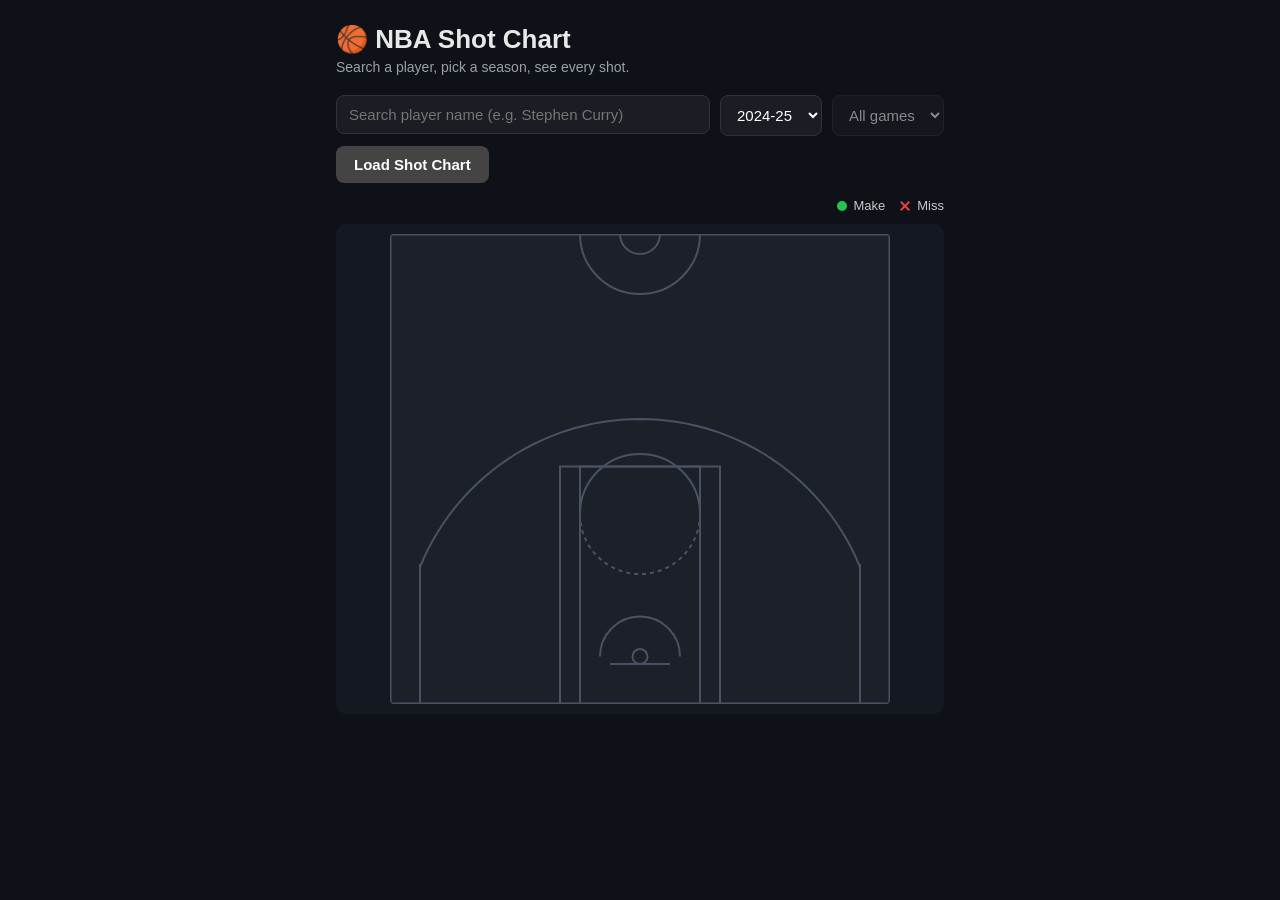
==== target/classes/static/index.html @ 64ecd82b "initial commit" ====
<!DOCTYPE html>
<html lang="en">
<head>
<meta charset="UTF-8">
<meta name="viewport" content="width=device-width, initial-scale=1.0">
<title>NBA Shot Chart</title>
<link rel="stylesheet" href="css/style.css">
</head>
<body>

<div class="app">
    <header>
        <h1>🏀 NBA Shot Chart</h1>
        <p class="subtitle">Search a player, pick a season, see every shot.</p>
    </header>

    <div class="controls">
        <div class="search-box">
            <input type="text" id="playerInput" placeholder="Search player name (e.g. Stephen Curry)" autocomplete="off">
            <div id="suggestions" class="suggestions hidden"></div>
        </div>

        <select id="seasonSelect"></select>

        <select id="gameSelect" disabled>
            <option value="">All games</option>
        </select>

        <button id="loadBtn" disabled>Load Shot Chart</button>
    </div>

    <div id="statusMsg" class="status hidden"></div>

    <div class="chart-area">
        <div class="chart-header">
            <h2 id="chartTitle">&nbsp;</h2>
            <div class="legend">
                <span class="legend-item"><span class="dot made"></span> Make</span>
                <span class="legend-item"><span class="dot missed"></span> Miss</span>
            </div>
        </div>

        <div class="canvas-wrap">
            <canvas id="court" width="500" height="470"></canvas>
            <div id="tooltip" class="tooltip hidden"></div>
        </div>

        <div id="statsBar" class="stats-bar hidden"></div>
    </div>
</div>

<script src="js/app.js"></script>
</body>
</html>
---- target/classes/static/css/style.css ----
* {
    box-sizing: border-box;
}

body {
    margin: 0;
    font-family: 'Segoe UI', Roboto, Helvetica, Arial, sans-serif;
    background: #0e1117;
    color: #e8e8e8;
}

.app {
    max-width: 640px;
    margin: 0 auto;
    padding: 24px 16px 60px;
}

header h1 {
    margin: 0 0 4px;
    font-size: 26px;
}

.subtitle {
    margin: 0 0 20px;
    color: #9aa0a6;
    font-size: 14px;
}

.controls {
    display: flex;
    gap: 10px;
    flex-wrap: wrap;
    margin-bottom: 12px;
}

.search-box {
    position: relative;
    flex: 1 1 260px;
}

#playerInput {
    width: 100%;
    padding: 10px 12px;
    border-radius: 8px;
    border: 1px solid #333;
    background: #1a1d24;
    color: #fff;
    font-size: 15px;
}

#playerInput:focus {
    outline: none;
    border-color: #c9082a;
}

.suggestions {
    position: absolute;
    top: 44px;
    left: 0;
    right: 0;
    background: #1a1d24;
    border: 1px solid #333;
    border-radius: 8px;
    max-height: 260px;
    overflow-y: auto;
    z-index: 20;
}

.suggestions.hidden {
    display: none;
}

.suggestion-item {
    padding: 10px 12px;
    cursor: pointer;
    font-size: 14px;
    border-bottom: 1px solid #262a33;
    display: flex;
    justify-content: space-between;
}

.suggestion-item:last-child {
    border-bottom: none;
}

.suggestion-item:hover, .suggestion-item.active {
    background: #262a33;
}

.suggestion-team {
    color: #9aa0a6;
    font-size: 12px;
}

#seasonSelect, #gameSelect {
    padding: 10px 12px;
    border-radius: 8px;
    border: 1px solid #333;
    background: #1a1d24;
    color: #fff;
    font-size: 15px;
}

#gameSelect:disabled {
    opacity: 0.5;
    cursor: not-allowed;
}

#loadBtn {
    padding: 10px 18px;
    border-radius: 8px;
    border: none;
    background: #c9082a;
    color: #fff;
    font-weight: 600;
    font-size: 15px;
    cursor: pointer;
    transition: opacity 0.15s;
}

#loadBtn:disabled {
    background: #444;
    cursor: not-allowed;
}

#loadBtn:not(:disabled):hover {
    opacity: 0.88;
}

.status {
    margin: 8px 0 16px;
    font-size: 14px;
    color: #f0b429;
}

.status.hidden {
    display: none;
}

.chart-area {
    margin-top: 10px;
}

.chart-header {
    display: flex;
    justify-content: space-between;
    align-items: center;
    margin-bottom: 8px;
    flex-wrap: wrap;
    gap: 8px;
}

.chart-header h2 {
    margin: 0;
    font-size: 18px;
}

.legend {
    display: flex;
    gap: 14px;
    font-size: 13px;
    color: #c8c8c8;
}

.legend-item {
    display: flex;
    align-items: center;
    gap: 6px;
}

.dot {
    width: 10px;
    height: 10px;
    border-radius: 50%;
    display: inline-block;
}

.dot.made {
    background: #23c552;
}

.dot.missed {
    background: transparent;
    border: none;
    width: 12px;
    height: 12px;
    position: relative;
}

.dot.missed::before, .dot.missed::after {
    content: '';
    position: absolute;
    width: 12px;
    height: 2px;
    background: #e0453a;
    top: 5px;
    left: 0;
}

.dot.missed::before {
    transform: rotate(45deg);
}

.dot.missed::after {
    transform: rotate(-45deg);
}

.canvas-wrap {
    position: relative;
    background: #141821;
    border-radius: 10px;
    padding: 10px;
    display: flex;
    justify-content: center;
}

#court {
    background: #1c2129;
    border-radius: 4px;
    cursor: crosshair;
}

.tooltip {
    position: absolute;
    background: #fff;
    color: #111;
    border-radius: 8px;
    padding: 10px 12px;
    font-size: 12.5px;
    line-height: 1.5;
    box-shadow: 0 6px 20px rgba(0,0,0,0.35);
    pointer-events: none;
    max-width: 220px;
    z-index: 30;
}

.tooltip.hidden {
    display: none;
}

.tooltip .t-title {
    font-weight: 700;
    margin-bottom: 3px;
}

.tooltip .t-made {
    color: #1a9e46;
    font-weight: 700;
}

.tooltip .t-missed {
    color: #c8342a;
    font-weight: 700;
}

.stats-bar {
    margin-top: 14px;
    display: flex;
    gap: 20px;
    justify-content: center;
    font-size: 14px;
    color: #c8c8c8;
    flex-wrap: wrap;
}

.stats-bar.hidden {
    display: none;
}

.stats-bar b {
    color: #fff;
}

@media (max-width: 540px) {
    #court {
        width: 100%;
        height: auto;
    }
}
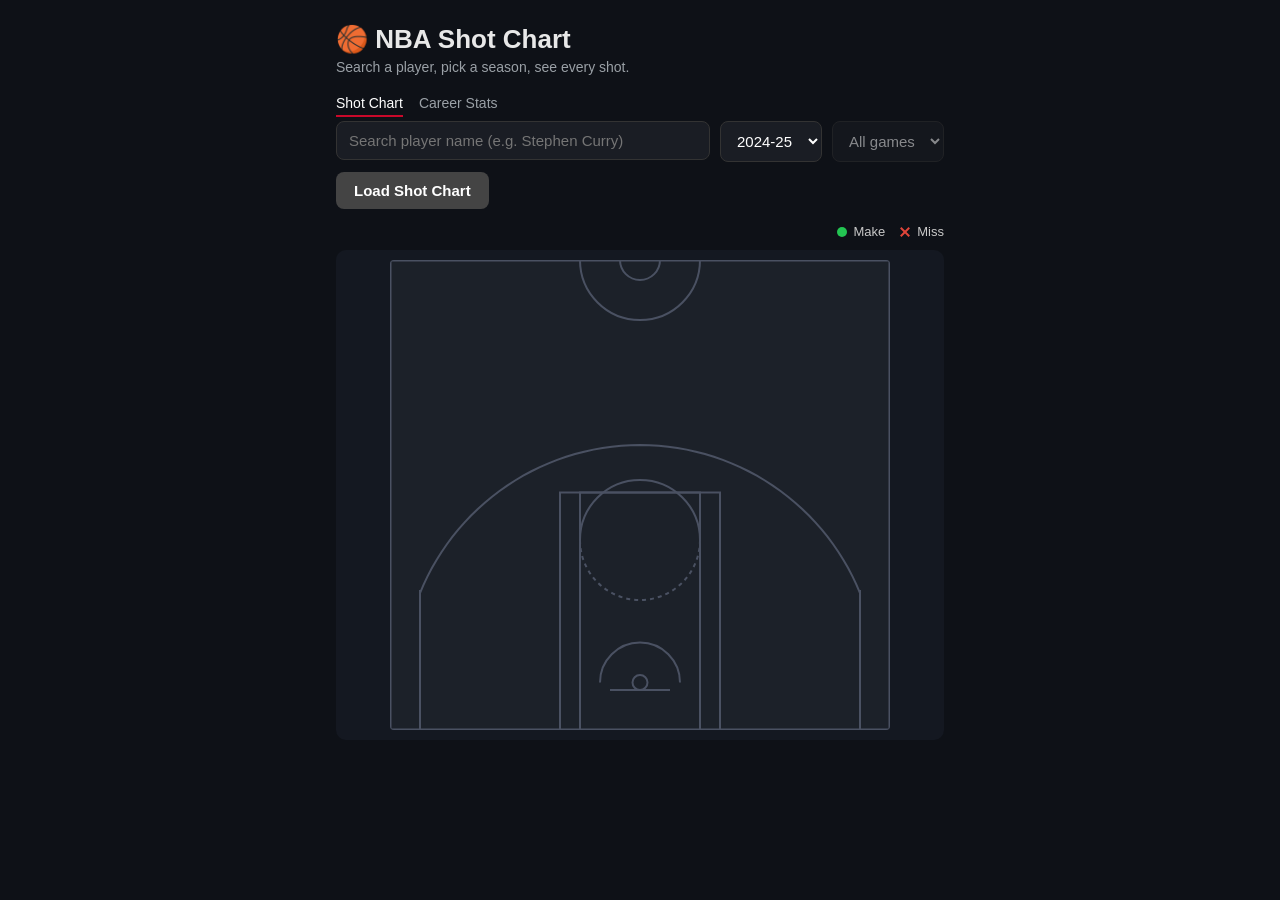
==== commit d6184947: "created player stats" ====
--- a/target/classes/static/index.html
+++ b/target/classes/static/index.html
@@ -12,6 +12,10 @@
     <header>
         <h1>🏀 NBA Shot Chart</h1>
         <p class="subtitle">Search a player, pick a season, see every shot.</p>
+        <nav class="page-nav">
+            <a href="index.html" class="active">Shot Chart</a>
+            <a href="player-stats.html">Career Stats</a>
+        </nav>
     </header>
 
     <div class="controls">
@@ -27,6 +31,14 @@
         </select>
 
         <button id="loadBtn" disabled>Load Shot Chart</button>
+    </div>
+
+    <div id="playerCard" class="player-card hidden">
+        <img id="playerHeadshot" alt="">
+        <div class="player-info">
+            <div id="playerName" class="player-name"></div>
+            <div id="playerMeta" class="player-meta"></div>
+        </div>
     </div>
 
     <div id="statusMsg" class="status hidden"></div>
--- a/target/classes/static/css/style.css
+++ b/target/classes/static/css/style.css
@@ -15,6 +15,29 @@
     padding: 24px 16px 60px;
 }
 
+.app.wide {
+    max-width: 900px;
+}
+
+.page-nav {
+    display: flex;
+    gap: 16px;
+    margin-bottom: 4px;
+}
+
+.page-nav a {
+    color: #9aa0a6;
+    text-decoration: none;
+    font-size: 14px;
+    padding-bottom: 4px;
+    border-bottom: 2px solid transparent;
+}
+
+.page-nav a.active {
+    color: #fff;
+    border-bottom-color: #c9082a;
+}
+
 header h1 {
     margin: 0 0 4px;
     font-size: 26px;
@@ -125,6 +148,71 @@
 
 #loadBtn:not(:disabled):hover {
     opacity: 0.88;
+}
+
+.player-card {
+    display: flex;
+    align-items: center;
+    gap: 16px;
+    margin-bottom: 12px;
+    padding: 12px;
+    background: #1a1d24;
+    border: 1px solid #333;
+    border-radius: 8px;
+}
+
+.player-card.hidden {
+    display: none;
+}
+
+#playerHeadshot {
+    flex-shrink: 0;
+    width: 56px;
+    height: 56px;
+    object-fit: cover;
+    object-position: center 15%;
+    border-radius: 50%;
+    background: #262a33;
+    border: 1px solid #333;
+}
+
+.player-info {
+    min-width: 0;
+    display: flex;
+    flex-direction: column;
+    justify-content: center;
+    gap: 4px;
+}
+
+.player-name {
+    font-weight: 700;
+    font-size: 18px;
+    letter-spacing: 0.2px;
+    line-height: 1.2;
+}
+
+.player-meta {
+    display: flex;
+    flex-wrap: wrap;
+    align-items: center;
+    gap: 0;
+    font-size: 13px;
+    color: #9aa0a6;
+}
+
+.player-meta span {
+    padding: 0 10px;
+    border-left: 1px solid #333;
+}
+
+.player-meta span:first-child {
+    padding-left: 0;
+    border-left: none;
+}
+
+.player-meta b {
+    color: #fff;
+    font-weight: 600;
 }
 
 .status {
@@ -277,3 +365,106 @@
         height: auto;
     }
 }
+
+/* ---------- Player stats page ---------- */
+
+.ps-toolbar {
+    align-items: center;
+    justify-content: space-between;
+}
+
+.ps-count {
+    color: #9aa0a6;
+    font-size: 14px;
+    white-space: nowrap;
+}
+
+.table-wrap {
+    overflow-x: auto;
+    border: 1px solid #333;
+    border-radius: 8px;
+}
+
+.player-table, .stats-table {
+    width: 100%;
+    border-collapse: collapse;
+    font-size: 14px;
+    white-space: nowrap;
+}
+
+.player-table th, .player-table td,
+.stats-table th, .stats-table td {
+    padding: 10px 14px;
+    text-align: left;
+    border-bottom: 1px solid #262a33;
+}
+
+.player-table thead th, .stats-table thead th {
+    background: #1a1d24;
+    color: #9aa0a6;
+    font-weight: 600;
+    font-size: 12.5px;
+    text-transform: uppercase;
+    letter-spacing: 0.4px;
+    position: sticky;
+    top: 0;
+}
+
+.player-table tbody tr {
+    cursor: pointer;
+}
+
+.player-table tbody tr:hover {
+    background: #1a1d24;
+}
+
+.player-table tbody tr:last-child td,
+.stats-table tbody tr:last-child td {
+    border-bottom: none;
+}
+
+.pagination {
+    display: flex;
+    align-items: center;
+    justify-content: center;
+    gap: 16px;
+    margin-top: 14px;
+}
+
+.page-btn {
+    padding: 8px 14px;
+    border-radius: 8px;
+    border: 1px solid #333;
+    background: #1a1d24;
+    color: #fff;
+    font-size: 14px;
+    cursor: pointer;
+}
+
+.page-btn:disabled {
+    opacity: 0.4;
+    cursor: not-allowed;
+}
+
+.page-btn:not(:disabled):hover {
+    background: #262a33;
+}
+
+.page-indicator {
+    color: #9aa0a6;
+    font-size: 14px;
+}
+
+.back-btn {
+    background: none;
+    border: none;
+    color: #9aa0a6;
+    font-size: 14px;
+    cursor: pointer;
+    padding: 0;
+    margin-bottom: 14px;
+}
+
+.back-btn:hover {
+    color: #fff;
+}
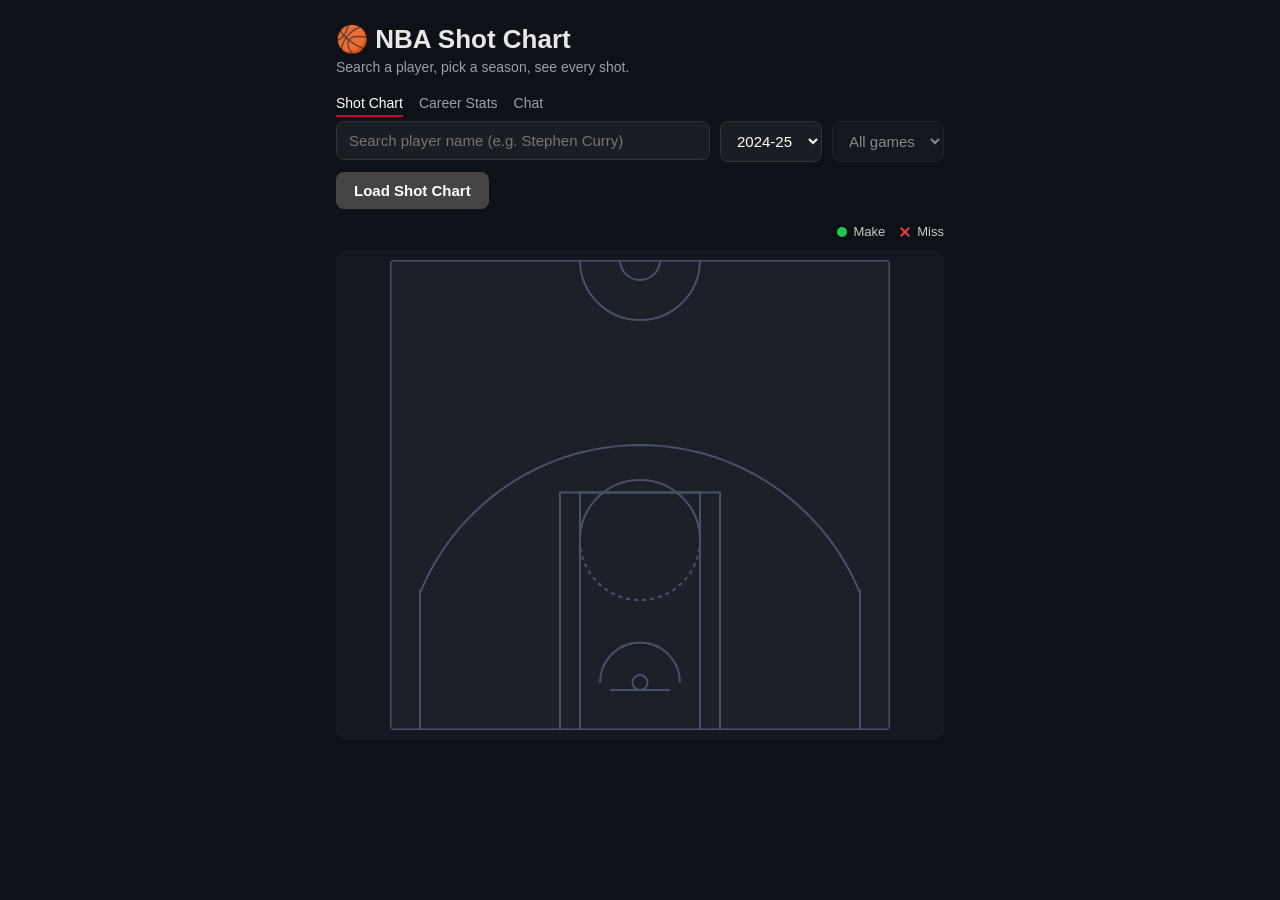
==== commit b0c7a7ec: "Implemented player chat bot" ====
--- a/target/classes/static/index.html
+++ b/target/classes/static/index.html
@@ -15,6 +15,7 @@
         <nav class="page-nav">
             <a href="index.html" class="active">Shot Chart</a>
             <a href="player-stats.html">Career Stats</a>
+            <a href="chat.html">Chat</a>
         </nav>
     </header>
 
--- a/target/classes/static/css/style.css
+++ b/target/classes/static/css/style.css
@@ -468,3 +468,153 @@
 .back-btn:hover {
     color: #fff;
 }
+
+/* ---------- Chat page ---------- */
+
+.chat-log {
+    display: flex;
+    flex-direction: column;
+    gap: 12px;
+    min-height: 320px;
+    max-height: 60vh;
+    overflow-y: auto;
+    padding: 4px 2px 16px;
+    margin-bottom: 12px;
+}
+
+.chat-row {
+    display: flex;
+}
+
+.chat-row.user {
+    justify-content: flex-end;
+}
+
+.chat-row.assistant {
+    justify-content: flex-start;
+}
+
+.chat-bubble {
+    max-width: 80%;
+    padding: 10px 14px;
+    border-radius: 12px;
+    font-size: 14.5px;
+    line-height: 1.5;
+    white-space: pre-wrap;
+    word-wrap: break-word;
+}
+
+.chat-bubble.user {
+    background: #c9082a;
+    color: #fff;
+    border-bottom-right-radius: 2px;
+}
+
+.chat-bubble.assistant {
+    background: #1a1d24;
+    border: 1px solid #333;
+    color: #e8e8e8;
+    border-bottom-left-radius: 2px;
+}
+
+.chat-bubble.pending {
+    color: #9aa0a6;
+    font-style: italic;
+}
+
+.chat-bubble.error {
+    border-color: #e0453a;
+    color: #f0b0aa;
+}
+
+.chat-form {
+    display: flex;
+    gap: 10px;
+}
+
+#chatInput {
+    flex: 1;
+    padding: 12px 14px;
+    border-radius: 8px;
+    border: 1px solid #333;
+    background: #1a1d24;
+    color: #fff;
+    font-size: 15px;
+}
+
+#chatInput:focus {
+    outline: none;
+    border-color: #c9082a;
+}
+
+#chatInput:disabled {
+    opacity: 0.6;
+}
+
+#chatSendBtn {
+    padding: 12px 20px;
+    border-radius: 8px;
+    border: none;
+    background: #c9082a;
+    color: #fff;
+    font-weight: 600;
+    font-size: 15px;
+    cursor: pointer;
+    transition: opacity 0.15s;
+}
+
+#chatSendBtn:disabled {
+    background: #444;
+    cursor: not-allowed;
+}
+
+#chatSendBtn:not(:disabled):hover {
+    opacity: 0.88;
+}
+
+.chat-bubble mark {
+    background: rgba(240, 180, 41, 0.18);
+    color: #f0b429;
+    font-weight: 700;
+    padding: 1px 5px;
+    border-radius: 4px;
+}
+
+.chat-bubble em {
+    color: #9aa0a6;
+    font-style: italic;
+}
+
+.chat-bubble .chat-table-wrap {
+    max-width: 100%;
+    overflow-x: auto;
+    margin: 8px 0;
+}
+
+.chat-bubble table.chat-table {
+    border-collapse: collapse;
+    width: max-content;
+    min-width: 100%;
+    font-size: 13px;
+}
+
+.chat-bubble .chat-table th,
+.chat-bubble .chat-table td {
+    padding: 6px 10px;
+    text-align: left;
+    border-bottom: 1px solid #333;
+    white-space: nowrap;
+}
+
+.chat-bubble .chat-table thead th {
+    background: #20242c;
+    color: #9aa0a6;
+    font-weight: 600;
+    font-size: 11px;
+    text-transform: uppercase;
+    letter-spacing: 0.3px;
+}
+
+.chat-bubble .chat-table tbody tr:last-child td {
+    border-bottom: none;
+}
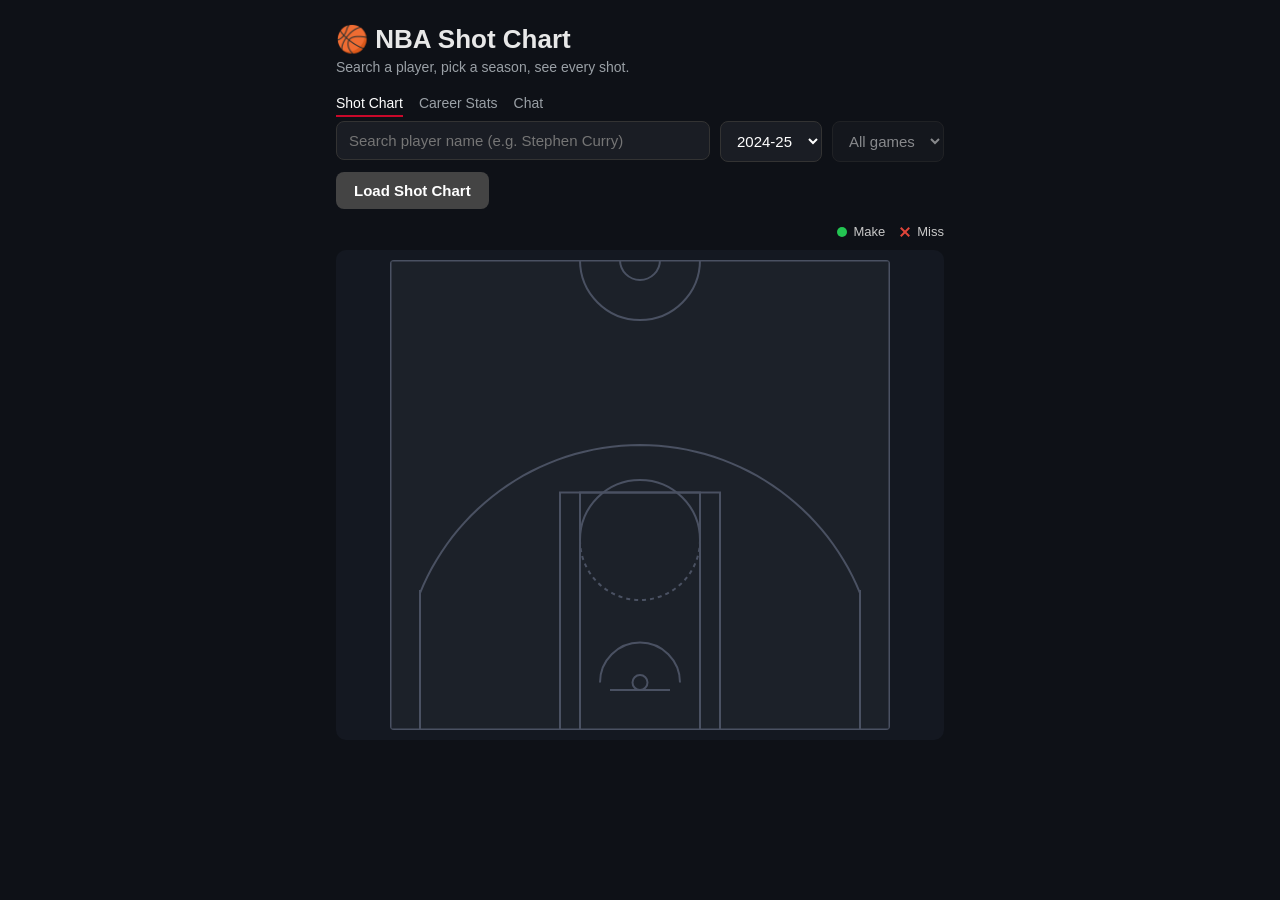
==== commit 10940f30: "added player bios and stats" ====
--- a/target/classes/static/index.html
+++ b/target/classes/static/index.html
@@ -1,67 +1,67 @@
-<!DOCTYPE html>
-<html lang="en">
-<head>
-<meta charset="UTF-8">
-<meta name="viewport" content="width=device-width, initial-scale=1.0">
-<title>NBA Shot Chart</title>
-<link rel="stylesheet" href="css/style.css">
-</head>
-<body>
-
-<div class="app">
-    <header>
-        <h1>🏀 NBA Shot Chart</h1>
-        <p class="subtitle">Search a player, pick a season, see every shot.</p>
-        <nav class="page-nav">
-            <a href="index.html" class="active">Shot Chart</a>
-            <a href="player-stats.html">Career Stats</a>
-            <a href="chat.html">Chat</a>
-        </nav>
-    </header>
-
-    <div class="controls">
-        <div class="search-box">
-            <input type="text" id="playerInput" placeholder="Search player name (e.g. Stephen Curry)" autocomplete="off">
-            <div id="suggestions" class="suggestions hidden"></div>
-        </div>
-
-        <select id="seasonSelect"></select>
-
-        <select id="gameSelect" disabled>
-            <option value="">All games</option>
-        </select>
-
-        <button id="loadBtn" disabled>Load Shot Chart</button>
-    </div>
-
-    <div id="playerCard" class="player-card hidden">
-        <img id="playerHeadshot" alt="">
-        <div class="player-info">
-            <div id="playerName" class="player-name"></div>
-            <div id="playerMeta" class="player-meta"></div>
-        </div>
-    </div>
-
-    <div id="statusMsg" class="status hidden"></div>
-
-    <div class="chart-area">
-        <div class="chart-header">
-            <h2 id="chartTitle">&nbsp;</h2>
-            <div class="legend">
-                <span class="legend-item"><span class="dot made"></span> Make</span>
-                <span class="legend-item"><span class="dot missed"></span> Miss</span>
-            </div>
-        </div>
-
-        <div class="canvas-wrap">
-            <canvas id="court" width="500" height="470"></canvas>
-            <div id="tooltip" class="tooltip hidden"></div>
-        </div>
-
-        <div id="statsBar" class="stats-bar hidden"></div>
-    </div>
-</div>
-
-<script src="js/app.js"></script>
-</body>
-</html>
+<!DOCTYPE html>
+<html lang="en">
+<head>
+<meta charset="UTF-8">
+<meta name="viewport" content="width=device-width, initial-scale=1.0">
+<title>NBA Shot Chart</title>
+<link rel="stylesheet" href="css/style.css">
+</head>
+<body>
+
+<div class="app">
+    <header>
+        <h1>🏀 NBA Shot Chart</h1>
+        <p class="subtitle">Search a player, pick a season, see every shot.</p>
+        <nav class="page-nav">
+            <a href="index.html" class="active">Shot Chart</a>
+            <a href="player-stats.html">Career Stats</a>
+            <a href="chat.html">Chat</a>
+        </nav>
+    </header>
+
+    <div class="controls">
+        <div class="search-box">
+            <input type="text" id="playerInput" placeholder="Search player name (e.g. Stephen Curry)" autocomplete="off">
+            <div id="suggestions" class="suggestions hidden"></div>
+        </div>
+
+        <select id="seasonSelect"></select>
+
+        <select id="gameSelect" disabled>
+            <option value="">All games</option>
+        </select>
+
+        <button id="loadBtn" disabled>Load Shot Chart</button>
+    </div>
+
+    <div id="playerCard" class="player-card hidden">
+        <img id="playerHeadshot" alt="">
+        <div class="player-info">
+            <div id="playerName" class="player-name"></div>
+            <div id="playerMeta" class="player-meta"></div>
+        </div>
+    </div>
+
+    <div id="statusMsg" class="status hidden"></div>
+
+    <div class="chart-area">
+        <div class="chart-header">
+            <h2 id="chartTitle">&nbsp;</h2>
+            <div class="legend">
+                <span class="legend-item"><span class="dot made"></span> Make</span>
+                <span class="legend-item"><span class="dot missed"></span> Miss</span>
+            </div>
+        </div>
+
+        <div class="canvas-wrap">
+            <canvas id="court" width="500" height="470"></canvas>
+            <div id="tooltip" class="tooltip hidden"></div>
+        </div>
+
+        <div id="statsBar" class="stats-bar hidden"></div>
+    </div>
+</div>
+
+<script src="js/app.js"></script>
+</body>
+</html>
--- a/target/classes/static/css/style.css
+++ b/target/classes/static/css/style.css
@@ -1,620 +1,761 @@
-* {
-    box-sizing: border-box;
-}
-
-body {
-    margin: 0;
-    font-family: 'Segoe UI', Roboto, Helvetica, Arial, sans-serif;
-    background: #0e1117;
-    color: #e8e8e8;
-}
-
-.app {
-    max-width: 640px;
-    margin: 0 auto;
-    padding: 24px 16px 60px;
-}
-
-.app.wide {
-    max-width: 900px;
-}
-
-.page-nav {
-    display: flex;
-    gap: 16px;
-    margin-bottom: 4px;
-}
-
-.page-nav a {
-    color: #9aa0a6;
-    text-decoration: none;
-    font-size: 14px;
-    padding-bottom: 4px;
-    border-bottom: 2px solid transparent;
-}
-
-.page-nav a.active {
-    color: #fff;
-    border-bottom-color: #c9082a;
-}
-
-header h1 {
-    margin: 0 0 4px;
-    font-size: 26px;
-}
-
-.subtitle {
-    margin: 0 0 20px;
-    color: #9aa0a6;
-    font-size: 14px;
-}
-
-.controls {
-    display: flex;
-    gap: 10px;
-    flex-wrap: wrap;
-    margin-bottom: 12px;
-}
-
-.search-box {
-    position: relative;
-    flex: 1 1 260px;
-}
-
-#playerInput {
-    width: 100%;
-    padding: 10px 12px;
-    border-radius: 8px;
-    border: 1px solid #333;
-    background: #1a1d24;
-    color: #fff;
-    font-size: 15px;
-}
-
-#playerInput:focus {
-    outline: none;
-    border-color: #c9082a;
-}
-
-.suggestions {
-    position: absolute;
-    top: 44px;
-    left: 0;
-    right: 0;
-    background: #1a1d24;
-    border: 1px solid #333;
-    border-radius: 8px;
-    max-height: 260px;
-    overflow-y: auto;
-    z-index: 20;
-}
-
-.suggestions.hidden {
-    display: none;
-}
-
-.suggestion-item {
-    padding: 10px 12px;
-    cursor: pointer;
-    font-size: 14px;
-    border-bottom: 1px solid #262a33;
-    display: flex;
-    justify-content: space-between;
-}
-
-.suggestion-item:last-child {
-    border-bottom: none;
-}
-
-.suggestion-item:hover, .suggestion-item.active {
-    background: #262a33;
-}
-
-.suggestion-team {
-    color: #9aa0a6;
-    font-size: 12px;
-}
-
-#seasonSelect, #gameSelect {
-    padding: 10px 12px;
-    border-radius: 8px;
-    border: 1px solid #333;
-    background: #1a1d24;
-    color: #fff;
-    font-size: 15px;
-}
-
-#gameSelect:disabled {
-    opacity: 0.5;
-    cursor: not-allowed;
-}
-
-#loadBtn {
-    padding: 10px 18px;
-    border-radius: 8px;
-    border: none;
-    background: #c9082a;
-    color: #fff;
-    font-weight: 600;
-    font-size: 15px;
-    cursor: pointer;
-    transition: opacity 0.15s;
-}
-
-#loadBtn:disabled {
-    background: #444;
-    cursor: not-allowed;
-}
-
-#loadBtn:not(:disabled):hover {
-    opacity: 0.88;
-}
-
-.player-card {
-    display: flex;
-    align-items: center;
-    gap: 16px;
-    margin-bottom: 12px;
-    padding: 12px;
-    background: #1a1d24;
-    border: 1px solid #333;
-    border-radius: 8px;
-}
-
-.player-card.hidden {
-    display: none;
-}
-
-#playerHeadshot {
-    flex-shrink: 0;
-    width: 56px;
-    height: 56px;
-    object-fit: cover;
-    object-position: center 15%;
-    border-radius: 50%;
-    background: #262a33;
-    border: 1px solid #333;
-}
-
-.player-info {
-    min-width: 0;
-    display: flex;
-    flex-direction: column;
-    justify-content: center;
-    gap: 4px;
-}
-
-.player-name {
-    font-weight: 700;
-    font-size: 18px;
-    letter-spacing: 0.2px;
-    line-height: 1.2;
-}
-
-.player-meta {
-    display: flex;
-    flex-wrap: wrap;
-    align-items: center;
-    gap: 0;
-    font-size: 13px;
-    color: #9aa0a6;
-}
-
-.player-meta span {
-    padding: 0 10px;
-    border-left: 1px solid #333;
-}
-
-.player-meta span:first-child {
-    padding-left: 0;
-    border-left: none;
-}
-
-.player-meta b {
-    color: #fff;
-    font-weight: 600;
-}
-
-.status {
-    margin: 8px 0 16px;
-    font-size: 14px;
-    color: #f0b429;
-}
-
-.status.hidden {
-    display: none;
-}
-
-.chart-area {
-    margin-top: 10px;
-}
-
-.chart-header {
-    display: flex;
-    justify-content: space-between;
-    align-items: center;
-    margin-bottom: 8px;
-    flex-wrap: wrap;
-    gap: 8px;
-}
-
-.chart-header h2 {
-    margin: 0;
-    font-size: 18px;
-}
-
-.legend {
-    display: flex;
-    gap: 14px;
-    font-size: 13px;
-    color: #c8c8c8;
-}
-
-.legend-item {
-    display: flex;
-    align-items: center;
-    gap: 6px;
-}
-
-.dot {
-    width: 10px;
-    height: 10px;
-    border-radius: 50%;
-    display: inline-block;
-}
-
-.dot.made {
-    background: #23c552;
-}
-
-.dot.missed {
-    background: transparent;
-    border: none;
-    width: 12px;
-    height: 12px;
-    position: relative;
-}
-
-.dot.missed::before, .dot.missed::after {
-    content: '';
-    position: absolute;
-    width: 12px;
-    height: 2px;
-    background: #e0453a;
-    top: 5px;
-    left: 0;
-}
-
-.dot.missed::before {
-    transform: rotate(45deg);
-}
-
-.dot.missed::after {
-    transform: rotate(-45deg);
-}
-
-.canvas-wrap {
-    position: relative;
-    background: #141821;
-    border-radius: 10px;
-    padding: 10px;
-    display: flex;
-    justify-content: center;
-}
-
-#court {
-    background: #1c2129;
-    border-radius: 4px;
-    cursor: crosshair;
-}
-
-.tooltip {
-    position: absolute;
-    background: #fff;
-    color: #111;
-    border-radius: 8px;
-    padding: 10px 12px;
-    font-size: 12.5px;
-    line-height: 1.5;
-    box-shadow: 0 6px 20px rgba(0,0,0,0.35);
-    pointer-events: none;
-    max-width: 220px;
-    z-index: 30;
-}
-
-.tooltip.hidden {
-    display: none;
-}
-
-.tooltip .t-title {
-    font-weight: 700;
-    margin-bottom: 3px;
-}
-
-.tooltip .t-made {
-    color: #1a9e46;
-    font-weight: 700;
-}
-
-.tooltip .t-missed {
-    color: #c8342a;
-    font-weight: 700;
-}
-
-.stats-bar {
-    margin-top: 14px;
-    display: flex;
-    gap: 20px;
-    justify-content: center;
-    font-size: 14px;
-    color: #c8c8c8;
-    flex-wrap: wrap;
-}
-
-.stats-bar.hidden {
-    display: none;
-}
-
-.stats-bar b {
-    color: #fff;
-}
-
-@media (max-width: 540px) {
-    #court {
-        width: 100%;
-        height: auto;
-    }
-}
-
-/* ---------- Player stats page ---------- */
-
-.ps-toolbar {
-    align-items: center;
-    justify-content: space-between;
-}
-
-.ps-count {
-    color: #9aa0a6;
-    font-size: 14px;
-    white-space: nowrap;
-}
-
-.table-wrap {
-    overflow-x: auto;
-    border: 1px solid #333;
-    border-radius: 8px;
-}
-
-.player-table, .stats-table {
-    width: 100%;
-    border-collapse: collapse;
-    font-size: 14px;
-    white-space: nowrap;
-}
-
-.player-table th, .player-table td,
-.stats-table th, .stats-table td {
-    padding: 10px 14px;
-    text-align: left;
-    border-bottom: 1px solid #262a33;
-}
-
-.player-table thead th, .stats-table thead th {
-    background: #1a1d24;
-    color: #9aa0a6;
-    font-weight: 600;
-    font-size: 12.5px;
-    text-transform: uppercase;
-    letter-spacing: 0.4px;
-    position: sticky;
-    top: 0;
-}
-
-.player-table tbody tr {
-    cursor: pointer;
-}
-
-.player-table tbody tr:hover {
-    background: #1a1d24;
-}
-
-.player-table tbody tr:last-child td,
-.stats-table tbody tr:last-child td {
-    border-bottom: none;
-}
-
-.pagination {
-    display: flex;
-    align-items: center;
-    justify-content: center;
-    gap: 16px;
-    margin-top: 14px;
-}
-
-.page-btn {
-    padding: 8px 14px;
-    border-radius: 8px;
-    border: 1px solid #333;
-    background: #1a1d24;
-    color: #fff;
-    font-size: 14px;
-    cursor: pointer;
-}
-
-.page-btn:disabled {
-    opacity: 0.4;
-    cursor: not-allowed;
-}
-
-.page-btn:not(:disabled):hover {
-    background: #262a33;
-}
-
-.page-indicator {
-    color: #9aa0a6;
-    font-size: 14px;
-}
-
-.back-btn {
-    background: none;
-    border: none;
-    color: #9aa0a6;
-    font-size: 14px;
-    cursor: pointer;
-    padding: 0;
-    margin-bottom: 14px;
-}
-
-.back-btn:hover {
-    color: #fff;
-}
-
-/* ---------- Chat page ---------- */
-
-.chat-log {
-    display: flex;
-    flex-direction: column;
-    gap: 12px;
-    min-height: 320px;
-    max-height: 60vh;
-    overflow-y: auto;
-    padding: 4px 2px 16px;
-    margin-bottom: 12px;
-}
-
-.chat-row {
-    display: flex;
-}
-
-.chat-row.user {
-    justify-content: flex-end;
-}
-
-.chat-row.assistant {
-    justify-content: flex-start;
-}
-
-.chat-bubble {
-    max-width: 80%;
-    padding: 10px 14px;
-    border-radius: 12px;
-    font-size: 14.5px;
-    line-height: 1.5;
-    white-space: pre-wrap;
-    word-wrap: break-word;
-}
-
-.chat-bubble.user {
-    background: #c9082a;
-    color: #fff;
-    border-bottom-right-radius: 2px;
-}
-
-.chat-bubble.assistant {
-    background: #1a1d24;
-    border: 1px solid #333;
-    color: #e8e8e8;
-    border-bottom-left-radius: 2px;
-}
-
-.chat-bubble.pending {
-    color: #9aa0a6;
-    font-style: italic;
-}
-
-.chat-bubble.error {
-    border-color: #e0453a;
-    color: #f0b0aa;
-}
-
-.chat-form {
-    display: flex;
-    gap: 10px;
-}
-
-#chatInput {
-    flex: 1;
-    padding: 12px 14px;
-    border-radius: 8px;
-    border: 1px solid #333;
-    background: #1a1d24;
-    color: #fff;
-    font-size: 15px;
-}
-
-#chatInput:focus {
-    outline: none;
-    border-color: #c9082a;
-}
-
-#chatInput:disabled {
-    opacity: 0.6;
-}
-
-#chatSendBtn {
-    padding: 12px 20px;
-    border-radius: 8px;
-    border: none;
-    background: #c9082a;
-    color: #fff;
-    font-weight: 600;
-    font-size: 15px;
-    cursor: pointer;
-    transition: opacity 0.15s;
-}
-
-#chatSendBtn:disabled {
-    background: #444;
-    cursor: not-allowed;
-}
-
-#chatSendBtn:not(:disabled):hover {
-    opacity: 0.88;
-}
-
-.chat-bubble mark {
-    background: rgba(240, 180, 41, 0.18);
-    color: #f0b429;
-    font-weight: 700;
-    padding: 1px 5px;
-    border-radius: 4px;
-}
-
-.chat-bubble em {
-    color: #9aa0a6;
-    font-style: italic;
-}
-
-.chat-bubble .chat-table-wrap {
-    max-width: 100%;
-    overflow-x: auto;
-    margin: 8px 0;
-}
-
-.chat-bubble table.chat-table {
-    border-collapse: collapse;
-    width: max-content;
-    min-width: 100%;
-    font-size: 13px;
-}
-
-.chat-bubble .chat-table th,
-.chat-bubble .chat-table td {
-    padding: 6px 10px;
-    text-align: left;
-    border-bottom: 1px solid #333;
-    white-space: nowrap;
-}
-
-.chat-bubble .chat-table thead th {
-    background: #20242c;
-    color: #9aa0a6;
-    font-weight: 600;
-    font-size: 11px;
-    text-transform: uppercase;
-    letter-spacing: 0.3px;
-}
-
-.chat-bubble .chat-table tbody tr:last-child td {
-    border-bottom: none;
-}
+* {
+    box-sizing: border-box;
+}
+
+body {
+    margin: 0;
+    font-family: 'Segoe UI', Roboto, Helvetica, Arial, sans-serif;
+    background: #0e1117;
+    color: #e8e8e8;
+}
+
+.app {
+    max-width: 640px;
+    margin: 0 auto;
+    padding: 24px 16px 60px;
+}
+
+.app.wide {
+    max-width: 900px;
+}
+
+.page-nav {
+    display: flex;
+    gap: 16px;
+    margin-bottom: 4px;
+}
+
+.page-nav a {
+    color: #9aa0a6;
+    text-decoration: none;
+    font-size: 14px;
+    padding-bottom: 4px;
+    border-bottom: 2px solid transparent;
+}
+
+.page-nav a.active {
+    color: #fff;
+    border-bottom-color: #c9082a;
+}
+
+header h1 {
+    margin: 0 0 4px;
+    font-size: 26px;
+}
+
+.subtitle {
+    margin: 0 0 20px;
+    color: #9aa0a6;
+    font-size: 14px;
+}
+
+.controls {
+    display: flex;
+    gap: 10px;
+    flex-wrap: wrap;
+    margin-bottom: 12px;
+}
+
+.search-box {
+    position: relative;
+    flex: 1 1 260px;
+}
+
+#playerInput {
+    width: 100%;
+    padding: 10px 12px;
+    border-radius: 8px;
+    border: 1px solid #333;
+    background: #1a1d24;
+    color: #fff;
+    font-size: 15px;
+}
+
+#playerInput:focus {
+    outline: none;
+    border-color: #c9082a;
+}
+
+.suggestions {
+    position: absolute;
+    top: 44px;
+    left: 0;
+    right: 0;
+    background: #1a1d24;
+    border: 1px solid #333;
+    border-radius: 8px;
+    max-height: 260px;
+    overflow-y: auto;
+    z-index: 20;
+}
+
+.suggestions.hidden {
+    display: none;
+}
+
+.suggestion-item {
+    padding: 10px 12px;
+    cursor: pointer;
+    font-size: 14px;
+    border-bottom: 1px solid #262a33;
+    display: flex;
+    justify-content: space-between;
+}
+
+.suggestion-item:last-child {
+    border-bottom: none;
+}
+
+.suggestion-item:hover, .suggestion-item.active {
+    background: #262a33;
+}
+
+.suggestion-team {
+    color: #9aa0a6;
+    font-size: 12px;
+}
+
+#seasonSelect, #gameSelect {
+    padding: 10px 12px;
+    border-radius: 8px;
+    border: 1px solid #333;
+    background: #1a1d24;
+    color: #fff;
+    font-size: 15px;
+}
+
+#gameSelect:disabled {
+    opacity: 0.5;
+    cursor: not-allowed;
+}
+
+#loadBtn {
+    padding: 10px 18px;
+    border-radius: 8px;
+    border: none;
+    background: #c9082a;
+    color: #fff;
+    font-weight: 600;
+    font-size: 15px;
+    cursor: pointer;
+    transition: opacity 0.15s;
+}
+
+#loadBtn:disabled {
+    background: #444;
+    cursor: not-allowed;
+}
+
+#loadBtn:not(:disabled):hover {
+    opacity: 0.88;
+}
+
+.player-card {
+    display: flex;
+    align-items: center;
+    gap: 16px;
+    margin-bottom: 12px;
+    padding: 12px;
+    background: #1a1d24;
+    border: 1px solid #333;
+    border-radius: 8px;
+}
+
+.player-card.hidden {
+    display: none;
+}
+
+#playerHeadshot {
+    flex-shrink: 0;
+    width: 56px;
+    height: 56px;
+    object-fit: cover;
+    object-position: center 15%;
+    border-radius: 50%;
+    background: #262a33;
+    border: 1px solid #333;
+}
+
+.player-info {
+    min-width: 0;
+    display: flex;
+    flex-direction: column;
+    justify-content: center;
+    gap: 4px;
+}
+
+.player-name {
+    font-weight: 700;
+    font-size: 18px;
+    letter-spacing: 0.2px;
+    line-height: 1.2;
+}
+
+.player-meta {
+    display: flex;
+    flex-wrap: wrap;
+    align-items: center;
+    gap: 0;
+    font-size: 13px;
+    color: #9aa0a6;
+}
+
+.player-meta span {
+    padding: 0 10px;
+    border-left: 1px solid #333;
+}
+
+.player-meta span:first-child {
+    padding-left: 0;
+    border-left: none;
+}
+
+.player-meta b {
+    color: #fff;
+    font-weight: 600;
+}
+
+.status {
+    margin: 8px 0 16px;
+    font-size: 14px;
+    color: #f0b429;
+}
+
+.status.hidden {
+    display: none;
+}
+
+.chart-area {
+    margin-top: 10px;
+}
+
+.chart-header {
+    display: flex;
+    justify-content: space-between;
+    align-items: center;
+    margin-bottom: 8px;
+    flex-wrap: wrap;
+    gap: 8px;
+}
+
+.chart-header h2 {
+    margin: 0;
+    font-size: 18px;
+}
+
+.legend {
+    display: flex;
+    gap: 14px;
+    font-size: 13px;
+    color: #c8c8c8;
+}
+
+.legend-item {
+    display: flex;
+    align-items: center;
+    gap: 6px;
+}
+
+.dot {
+    width: 10px;
+    height: 10px;
+    border-radius: 50%;
+    display: inline-block;
+}
+
+.dot.made {
+    background: #23c552;
+}
+
+.dot.missed {
+    background: transparent;
+    border: none;
+    width: 12px;
+    height: 12px;
+    position: relative;
+}
+
+.dot.missed::before, .dot.missed::after {
+    content: '';
+    position: absolute;
+    width: 12px;
+    height: 2px;
+    background: #e0453a;
+    top: 5px;
+    left: 0;
+}
+
+.dot.missed::before {
+    transform: rotate(45deg);
+}
+
+.dot.missed::after {
+    transform: rotate(-45deg);
+}
+
+.canvas-wrap {
+    position: relative;
+    background: #141821;
+    border-radius: 10px;
+    padding: 10px;
+    display: flex;
+    justify-content: center;
+}
+
+#court {
+    background: #1c2129;
+    border-radius: 4px;
+    cursor: crosshair;
+}
+
+.tooltip {
+    position: absolute;
+    background: #fff;
+    color: #111;
+    border-radius: 8px;
+    padding: 10px 12px;
+    font-size: 12.5px;
+    line-height: 1.5;
+    box-shadow: 0 6px 20px rgba(0,0,0,0.35);
+    pointer-events: none;
+    max-width: 220px;
+    z-index: 30;
+}
+
+.tooltip.hidden {
+    display: none;
+}
+
+.tooltip .t-title {
+    font-weight: 700;
+    margin-bottom: 3px;
+}
+
+.tooltip .t-made {
+    color: #1a9e46;
+    font-weight: 700;
+}
+
+.tooltip .t-missed {
+    color: #c8342a;
+    font-weight: 700;
+}
+
+.stats-bar {
+    margin-top: 14px;
+    display: flex;
+    gap: 20px;
+    justify-content: center;
+    font-size: 14px;
+    color: #c8c8c8;
+    flex-wrap: wrap;
+}
+
+.stats-bar.hidden {
+    display: none;
+}
+
+.stats-bar b {
+    color: #fff;
+}
+
+@media (max-width: 540px) {
+    #court {
+        width: 100%;
+        height: auto;
+    }
+}
+
+/* ---------- Player stats page ---------- */
+
+.ps-toolbar {
+    align-items: center;
+    justify-content: space-between;
+}
+
+.ps-count {
+    color: #9aa0a6;
+    font-size: 14px;
+    white-space: nowrap;
+}
+
+.table-wrap {
+    overflow-x: auto;
+    border: 1px solid #333;
+    border-radius: 8px;
+}
+
+.player-table, .stats-table {
+    width: 100%;
+    border-collapse: collapse;
+    font-size: 14px;
+    white-space: nowrap;
+}
+
+.player-table th, .player-table td,
+.stats-table th, .stats-table td {
+    padding: 10px 14px;
+    text-align: left;
+    border-bottom: 1px solid #262a33;
+}
+
+.player-table thead th, .stats-table thead th {
+    background: #1a1d24;
+    color: #9aa0a6;
+    font-weight: 600;
+    font-size: 12.5px;
+    text-transform: uppercase;
+    letter-spacing: 0.4px;
+    position: sticky;
+    top: 0;
+}
+
+.player-table tbody tr {
+    cursor: pointer;
+}
+
+.player-table tbody tr:hover {
+    background: #1a1d24;
+}
+
+.player-table tbody tr:last-child td,
+.stats-table tbody tr:last-child td {
+    border-bottom: none;
+}
+
+.pagination {
+    display: flex;
+    align-items: center;
+    justify-content: center;
+    gap: 16px;
+    margin-top: 14px;
+}
+
+.page-btn {
+    padding: 8px 14px;
+    border-radius: 8px;
+    border: 1px solid #333;
+    background: #1a1d24;
+    color: #fff;
+    font-size: 14px;
+    cursor: pointer;
+}
+
+.page-btn:disabled {
+    opacity: 0.4;
+    cursor: not-allowed;
+}
+
+.page-btn:not(:disabled):hover {
+    background: #262a33;
+}
+
+.page-indicator {
+    color: #9aa0a6;
+    font-size: 14px;
+}
+
+.back-btn {
+    background: none;
+    border: none;
+    color: #9aa0a6;
+    font-size: 14px;
+    cursor: pointer;
+    padding: 0;
+    margin-bottom: 14px;
+}
+
+.back-btn:hover {
+    color: #fff;
+}
+
+/* ---------- Chat page ---------- */
+
+.chat-log {
+    display: flex;
+    flex-direction: column;
+    gap: 12px;
+    min-height: 320px;
+    max-height: 60vh;
+    overflow-y: auto;
+    padding: 4px 2px 16px;
+    margin-bottom: 12px;
+}
+
+.chat-row {
+    display: flex;
+}
+
+.chat-row.user {
+    justify-content: flex-end;
+}
+
+.chat-row.assistant {
+    justify-content: flex-start;
+}
+
+.chat-bubble {
+    max-width: 80%;
+    padding: 10px 14px;
+    border-radius: 12px;
+    font-size: 14.5px;
+    line-height: 1.5;
+    white-space: pre-wrap;
+    word-wrap: break-word;
+}
+
+.chat-bubble.user {
+    background: #c9082a;
+    color: #fff;
+    border-bottom-right-radius: 2px;
+}
+
+.chat-bubble.assistant {
+    background: #1a1d24;
+    border: 1px solid #333;
+    color: #e8e8e8;
+    border-bottom-left-radius: 2px;
+}
+
+.chat-bubble.pending {
+    color: #9aa0a6;
+    font-style: italic;
+}
+
+.chat-bubble.error {
+    border-color: #e0453a;
+    color: #f0b0aa;
+}
+
+.chat-form {
+    display: flex;
+    gap: 10px;
+}
+
+#chatInput {
+    flex: 1;
+    padding: 12px 14px;
+    border-radius: 8px;
+    border: 1px solid #333;
+    background: #1a1d24;
+    color: #fff;
+    font-size: 15px;
+}
+
+#chatInput:focus {
+    outline: none;
+    border-color: #c9082a;
+}
+
+#chatInput:disabled {
+    opacity: 0.6;
+}
+
+#chatSendBtn {
+    padding: 12px 20px;
+    border-radius: 8px;
+    border: none;
+    background: #c9082a;
+    color: #fff;
+    font-weight: 600;
+    font-size: 15px;
+    cursor: pointer;
+    transition: opacity 0.15s;
+}
+
+#chatSendBtn:disabled {
+    background: #444;
+    cursor: not-allowed;
+}
+
+#chatSendBtn:not(:disabled):hover {
+    opacity: 0.88;
+}
+
+.chat-bubble mark {
+    background: rgba(240, 180, 41, 0.18);
+    color: #f0b429;
+    font-weight: 700;
+    padding: 1px 5px;
+    border-radius: 4px;
+}
+
+.chat-bubble em {
+    color: #9aa0a6;
+    font-style: italic;
+}
+
+.chat-bubble .chat-table-wrap {
+    max-width: 100%;
+    overflow-x: auto;
+    margin: 8px 0;
+}
+
+.chat-bubble table.chat-table {
+    border-collapse: collapse;
+    width: max-content;
+    min-width: 100%;
+    font-size: 13px;
+}
+
+.chat-bubble .chat-table th,
+.chat-bubble .chat-table td {
+    padding: 6px 10px;
+    text-align: left;
+    border-bottom: 1px solid #333;
+    white-space: nowrap;
+}
+
+.chat-bubble .chat-table thead th {
+    background: #20242c;
+    color: #9aa0a6;
+    font-weight: 600;
+    font-size: 11px;
+    text-transform: uppercase;
+    letter-spacing: 0.3px;
+}
+
+.chat-bubble .chat-table tbody tr:last-child td {
+    border-bottom: none;
+}
+
+/* ---------- Career stat line chart (player-bio page) ---------- */
+
+.chart-card {
+    background: #141821;
+    border: 1px solid #333;
+    border-radius: 10px;
+    padding: 14px 16px 10px;
+    margin-bottom: 14px;
+}
+
+.chart-card.hidden {
+    display: none;
+}
+
+.chart-card-header {
+    display: flex;
+    justify-content: space-between;
+    align-items: center;
+    flex-wrap: wrap;
+    gap: 10px;
+    margin-bottom: 8px;
+}
+
+.chart-title {
+    margin: 0;
+    font-size: 16px;
+    color: #e8e8e8;
+}
+
+.stat-toggle-row {
+    display: flex;
+    flex-wrap: wrap;
+    gap: 6px;
+}
+
+.stat-toggle-btn {
+    padding: 6px 12px;
+    border-radius: 999px;
+    border: 1px solid #333;
+    background: #1a1d24;
+    color: #c8c8c8;
+    font-size: 12.5px;
+    font-weight: 600;
+    cursor: pointer;
+    transition: background 0.15s, border-color 0.15s, color 0.15s;
+}
+
+.stat-toggle-btn:hover {
+    border-color: #555;
+    color: #fff;
+}
+
+.stat-toggle-btn.active {
+    background: #c9082a;
+    border-color: #c9082a;
+    color: #fff;
+}
+
+.stat-chart-wrap {
+    position: relative;
+    width: 100%;
+}
+
+.stat-chart-svg {
+    display: block;
+    width: 100%;
+    height: 260px;
+}
+
+.stat-chart-gridline {
+    stroke: #262a33;
+    stroke-width: 1;
+}
+
+.stat-chart-axis {
+    stroke: #383d48;
+    stroke-width: 1;
+}
+
+.stat-chart-tick-label {
+    fill: #9aa0a6;
+    font-size: 10.5px;
+}
+
+.stat-chart-line {
+    fill: none;
+    stroke: #3987e5;
+    stroke-width: 2;
+    stroke-linejoin: round;
+    stroke-linecap: round;
+}
+
+.stat-chart-point-ring {
+    fill: #141821;
+}
+
+.stat-chart-point {
+    fill: #3987e5;
+    transition: transform 0.1s ease, fill 0.1s ease;
+    transform-box: fill-box;
+    transform-origin: center;
+}
+
+.stat-chart-point.active {
+    fill: #6ba8ef;
+    transform: scale(1.4);
+}
+
+.stat-chart-endpoint-label {
+    fill: #e8e8e8;
+    font-size: 12px;
+    font-weight: 700;
+}
+
+.stat-chart-crosshair {
+    stroke: #4a4f5b;
+    stroke-width: 1;
+    pointer-events: none;
+}
+
+.stat-chart-crosshair.hidden {
+    display: none;
+}
+
+.stat-chart-hit-area {
+    fill: transparent;
+    cursor: crosshair;
+}
+
+.tooltip .t-value {
+    font-weight: 700;
+    font-size: 14px;
+    color: #111;
+}
+
+.tooltip .t-season {
+    font-size: 11.5px;
+    color: #666;
+    margin-top: 2px;
+}
